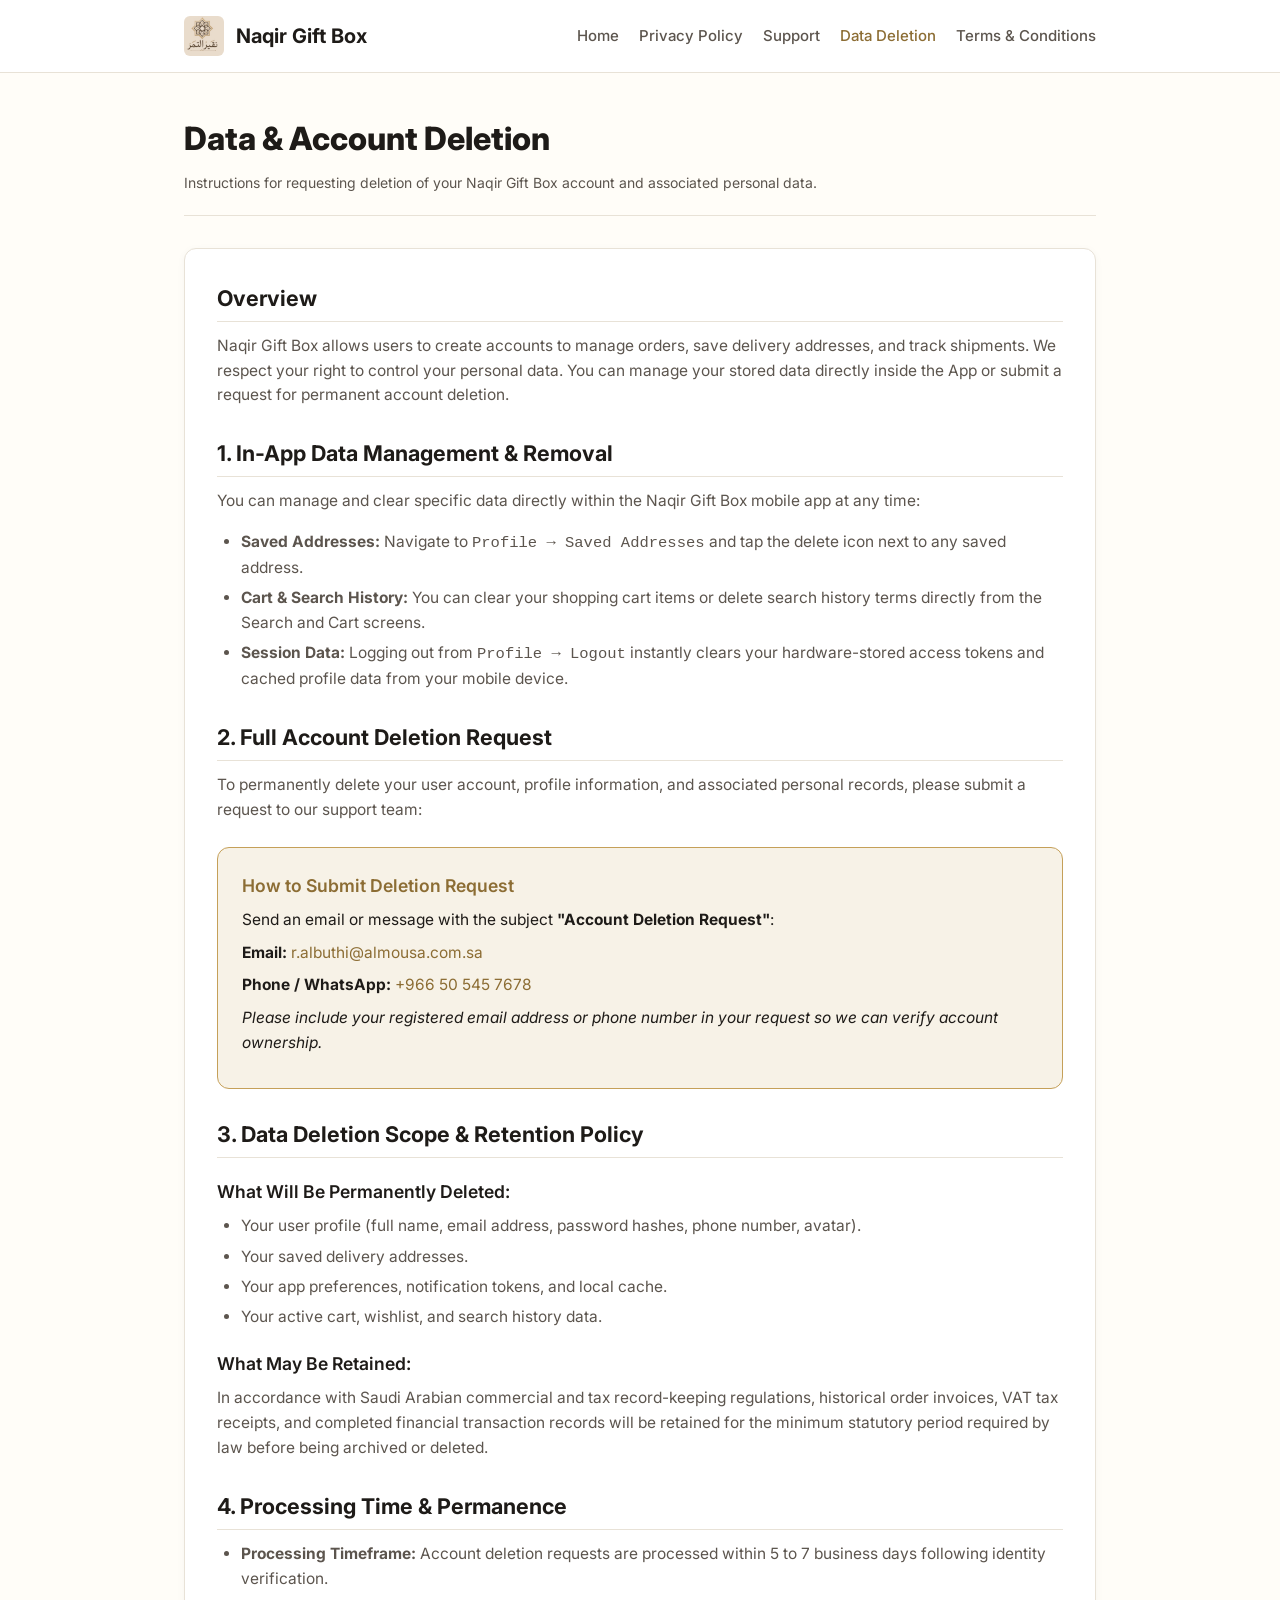
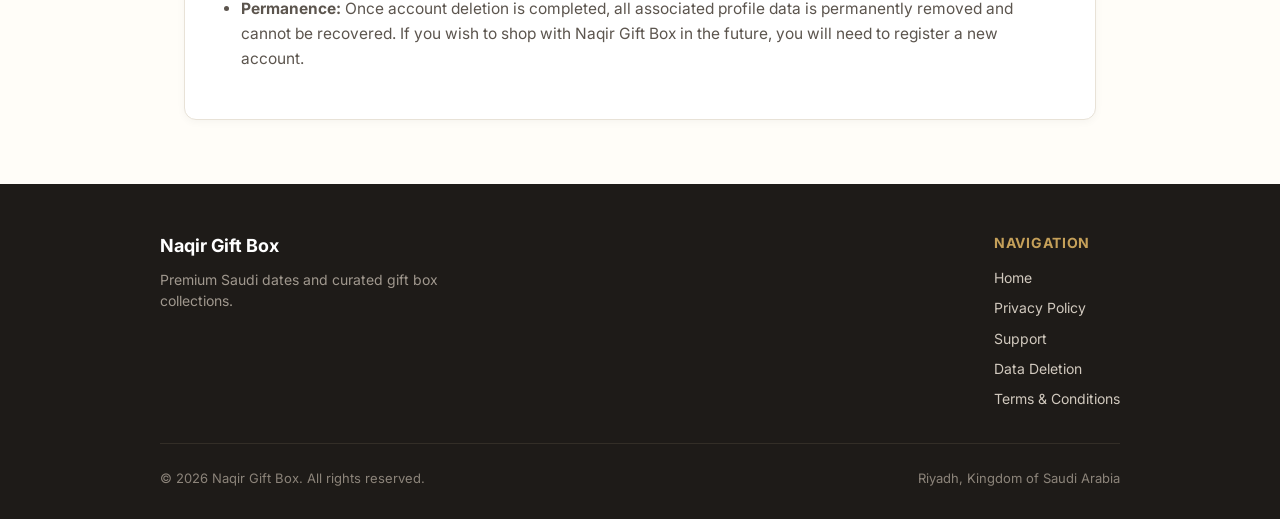
==== docs/data-deletion.html @ 9439e80a "feat(docs): add public App Store support and legal website for GitHub Pages - Add index.html, privac" ====
<!DOCTYPE html>
<html lang="en">
<head>
  <meta charset="UTF-8">
  <meta name="viewport" content="width=device-width, initial-scale=1.0">
  <title>Naqir Gift Box — Data & Account Deletion</title>
  <meta name="description" content="Request account and data deletion for the Naqir Gift Box mobile application. Learn how your data is managed and removed.">
  <link rel="icon" type="image/png" href="assets/images/logo.png">
  <link rel="preconnect" href="https://fonts.googleapis.com">
  <link rel="preconnect" href="https://fonts.gstatic.com" crossorigin>
  <link href="https://fonts.googleapis.com/css2?family=Inter:wght@400;500;600;700;800&display=swap" rel="stylesheet">
  <link rel="stylesheet" href="assets/css/style.css">
</head>
<body>

  <header class="header">
    <div class="header-container">
      <a href="index.html" class="brand">
        <img src="assets/images/logo.png" alt="Naqir Gift Box Logo" class="brand-logo">
        <span>Naqir Gift Box</span>
      </a>
      <nav>
        <ul class="nav">
          <li><a href="index.html" class="nav-link">Home</a></li>
          <li><a href="privacy-policy.html" class="nav-link">Privacy Policy</a></li>
          <li><a href="support.html" class="nav-link">Support</a></li>
          <li><a href="data-deletion.html" class="nav-link active">Data Deletion</a></li>
          <li><a href="terms.html" class="nav-link">Terms & Conditions</a></li>
        </ul>
      </nav>
    </div>
  </header>

  <main class="main">
    <div class="page-header">
      <h1 class="page-title">Data & Account Deletion</h1>
      <div class="page-meta">Instructions for requesting deletion of your Naqir Gift Box account and associated personal data.</div>
    </div>

    <div class="content-block">
      <h2>Overview</h2>
      <p>Naqir Gift Box allows users to create accounts to manage orders, save delivery addresses, and track shipments. We respect your right to control your personal data. You can manage your stored data directly inside the App or submit a request for permanent account deletion.</p>

      <h2>1. In-App Data Management & Removal</h2>
      <p>You can manage and clear specific data directly within the Naqir Gift Box mobile app at any time:</p>
      <ul>
        <li><strong>Saved Addresses:</strong> Navigate to <code>Profile &rarr; Saved Addresses</code> and tap the delete icon next to any saved address.</li>
        <li><strong>Cart & Search History:</strong> You can clear your shopping cart items or delete search history terms directly from the Search and Cart screens.</li>
        <li><strong>Session Data:</strong> Logging out from <code>Profile &rarr; Logout</code> instantly clears your hardware-stored access tokens and cached profile data from your mobile device.</li>
      </ul>

      <h2>2. Full Account Deletion Request</h2>
      <p>To permanently delete your user account, profile information, and associated personal records, please submit a request to our support team:</p>
      
      <div class="contact-card">
        <h3>How to Submit Deletion Request</h3>
        <p>Send an email or message with the subject <strong>"Account Deletion Request"</strong>:</p>
        <p><strong>Email:</strong> <a href="mailto:r.albuthi@almousa.com.sa?subject=Account%20Deletion%20Request">r.albuthi@almousa.com.sa</a></p>
        <p><strong>Phone / WhatsApp:</strong> <a href="https://wa.me/966505457678" target="_blank" rel="noopener">+966 50 545 7678</a></p>
        <p><em>Please include your registered email address or phone number in your request so we can verify account ownership.</em></p>
      </div>

      <h2>3. Data Deletion Scope & Retention Policy</h2>
      
      <h3>What Will Be Permanently Deleted:</h3>
      <ul>
        <li>Your user profile (full name, email address, password hashes, phone number, avatar).</li>
        <li>Your saved delivery addresses.</li>
        <li>Your app preferences, notification tokens, and local cache.</li>
        <li>Your active cart, wishlist, and search history data.</li>
      </ul>

      <h3>What May Be Retained:</h3>
      <p>In accordance with Saudi Arabian commercial and tax record-keeping regulations, historical order invoices, VAT tax receipts, and completed financial transaction records will be retained for the minimum statutory period required by law before being archived or deleted.</p>

      <h2>4. Processing Time & Permanence</h2>
      <ul>
        <li><strong>Processing Timeframe:</strong> Account deletion requests are processed within 5 to 7 business days following identity verification.</li>
        <li><strong>Permanence:</strong> Once account deletion is completed, all associated profile data is permanently removed and cannot be recovered. If you wish to shop with Naqir Gift Box in the future, you will need to register a new account.</li>
      </ul>
    </div>
  </main>

  <footer class="footer">
    <div class="footer-container">
      <div class="footer-top">
        <div class="footer-brand">
          <div class="footer-brand-title">Naqir Gift Box</div>
          <p class="footer-brand-desc">Premium Saudi dates and curated gift box collections.</p>
        </div>
        <div class="footer-links">
          <div class="footer-group">
            <div class="footer-group-title">Navigation</div>
            <a href="index.html">Home</a>
            <a href="privacy-policy.html">Privacy Policy</a>
            <a href="support.html">Support</a>
            <a href="data-deletion.html">Data Deletion</a>
            <a href="terms.html">Terms & Conditions</a>
          </div>
        </div>
      </div>
      <div class="footer-bottom">
        <div>&copy; 2026 Naqir Gift Box. All rights reserved.</div>
        <div>Riyadh, Kingdom of Saudi Arabia</div>
      </div>
    </div>
  </footer>

</body>
</html>
---- docs/assets/css/style.css ----
/* ==========================================================================
   Naqir Gift Box — Official Web Design System
   Brand Palette: Luxury Warm Gold (#C5A059), Rich Charcoal (#1E1B18), Off-White (#FFFDF8)
   ========================================================================== */

:root {
  --color-primary: #8C6D34;
  --color-primary-hover: #705527;
  --color-accent: #C5A059;
  --color-accent-light: #F7F2E7;
  --color-bg: #FFFDF8;
  --color-card-bg: #FFFFFF;
  --color-text-main: #1E1B18;
  --color-text-muted: #5C554E;
  --color-border: #E8E2D7;
  --color-footer-bg: #1E1B18;
  --color-footer-text: #E8E2D7;
  --max-width: 960px;
  --font-family: 'Inter', -apple-system, BlinkMacSystemFont, "Segoe UI", Roboto, Helvetica, Arial, sans-serif;
  --radius-sm: 6px;
  --radius-md: 12px;
  --radius-lg: 20px;
  --shadow-sm: 0 2px 8px rgba(30, 27, 24, 0.04);
  --shadow-md: 0 8px 24px rgba(30, 27, 24, 0.08);
}

*, *::before, *::after {
  box-sizing: border-box;
  margin: 0;
  padding: 0;
}

html {
  font-size: 16px;
  scroll-behavior: smooth;
  -webkit-text-size-adjust: 100%;
}

body {
  font-family: var(--font-family);
  background-color: var(--color-bg);
  color: var(--color-text-main);
  line-height: 1.6;
  display: flex;
  flex-direction: column;
  min-height: 100vh;
}

a {
  color: var(--color-primary);
  text-decoration: none;
  transition: color 0.2s ease;
}

a:hover, a:focus {
  color: var(--color-primary-hover);
  text-decoration: underline;
}

/* Header & Navigation */
.header {
  background-color: var(--color-card-bg);
  border-bottom: 1px solid var(--color-border);
  position: sticky;
  top: 0;
  z-index: 100;
}

.header-container {
  max-width: var(--max-width);
  margin: 0 auto;
  padding: 1rem 1.5rem;
  display: flex;
  align-items: center;
  justify-content: space-between;
  gap: 1rem;
}

.brand {
  display: flex;
  align-items: center;
  gap: 0.75rem;
  font-weight: 700;
  font-size: 1.25rem;
  color: var(--color-text-main);
  text-decoration: none;
}

.brand:hover {
  text-decoration: none;
}

.brand-logo {
  width: 40px;
  height: 40px;
  border-radius: var(--radius-sm);
  object-fit: cover;
}

.nav {
  display: flex;
  align-items: center;
  gap: 1.25rem;
  list-style: none;
  flex-wrap: wrap;
}

.nav-link {
  font-size: 0.9375rem;
  font-weight: 500;
  color: var(--color-text-muted);
}

.nav-link:hover, .nav-link.active {
  color: var(--color-primary);
  text-decoration: none;
}

/* Main Content Area */
.main {
  flex: 1;
  max-width: var(--max-width);
  width: 100%;
  margin: 0 auto;
  padding: 2.5rem 1.5rem 4rem;
}

/* Hero Section */
.hero {
  text-align: center;
  padding: 3rem 1.5rem;
  background-color: var(--color-card-bg);
  border: 1px solid var(--color-border);
  border-radius: var(--radius-lg);
  box-shadow: var(--shadow-sm);
  margin-bottom: 2.5rem;
}

.hero-logo {
  width: 96px;
  height: 96px;
  border-radius: var(--radius-md);
  margin-bottom: 1.25rem;
  box-shadow: var(--shadow-sm);
}

.hero-title {
  font-size: 2.25rem;
  font-weight: 800;
  color: var(--color-text-main);
  margin-bottom: 0.75rem;
  letter-spacing: -0.02em;
}

.hero-subtitle {
  font-size: 1.125rem;
  color: var(--color-text-muted);
  max-width: 600px;
  margin: 0 auto 1.5rem;
}

.hero-badges {
  display: flex;
  justify-content: center;
  gap: 0.75rem;
  flex-wrap: wrap;
}

.badge {
  display: inline-flex;
  align-items: center;
  padding: 0.35rem 0.85rem;
  background-color: var(--color-accent-light);
  color: var(--color-primary);
  font-size: 0.8125rem;
  font-weight: 600;
  border-radius: 50px;
}

/* Grid & Cards */
.grid {
  display: grid;
  grid-template-columns: repeat(auto-fit, minmax(280px, 1fr));
  gap: 1.5rem;
  margin-bottom: 2.5rem;
}

.card {
  background-color: var(--color-card-bg);
  border: 1px solid var(--color-border);
  border-radius: var(--radius-md);
  padding: 1.75rem;
  box-shadow: var(--shadow-sm);
  transition: transform 0.2s ease, box-shadow 0.2s ease;
  display: flex;
  flex-direction: column;
}

.card:hover {
  transform: translateY(-2px);
  box-shadow: var(--shadow-md);
}

.card-icon {
  width: 44px;
  height: 44px;
  border-radius: var(--radius-sm);
  background-color: var(--color-accent-light);
  color: var(--color-primary);
  display: flex;
  align-items: center;
  justify-content: center;
  font-size: 1.25rem;
  font-weight: 700;
  margin-bottom: 1rem;
}

.card-title {
  font-size: 1.25rem;
  font-weight: 700;
  margin-bottom: 0.5rem;
  color: var(--color-text-main);
}

.card-text {
  font-size: 0.9375rem;
  color: var(--color-text-muted);
  margin-bottom: 1.25rem;
  flex: 1;
}

.card-link {
  font-weight: 600;
  font-size: 0.9375rem;
  display: inline-flex;
  align-items: center;
  gap: 0.35rem;
}

/* Content Page / Document Layout */
.page-header {
  margin-bottom: 2rem;
  border-bottom: 1px solid var(--color-border);
  padding-bottom: 1.25rem;
}

.page-title {
  font-size: 2rem;
  font-weight: 800;
  color: var(--color-text-main);
  margin-bottom: 0.5rem;
}

.page-meta {
  font-size: 0.875rem;
  color: var(--color-text-muted);
}

.content-block {
  background-color: var(--color-card-bg);
  border: 1px solid var(--color-border);
  border-radius: var(--radius-md);
  padding: 2rem;
  box-shadow: var(--shadow-sm);
}

.content-block h2 {
  font-size: 1.35rem;
  font-weight: 700;
  color: var(--color-text-main);
  margin: 1.75rem 0 0.75rem;
  padding-bottom: 0.35rem;
  border-bottom: 1px solid var(--color-border);
}

.content-block h2:first-child {
  margin-top: 0;
}

.content-block h3 {
  font-size: 1.1rem;
  font-weight: 600;
  color: var(--color-text-main);
  margin: 1.25rem 0 0.5rem;
}

.content-block p {
  font-size: 0.96875rem;
  color: var(--color-text-muted);
  margin-bottom: 1rem;
}

.content-block ul, .content-block ol {
  margin: 0 0 1rem 1.5rem;
  color: var(--color-text-muted);
  font-size: 0.96875rem;
}

.content-block li {
  margin-bottom: 0.35rem;
}

.contact-card {
  background-color: var(--color-accent-light);
  border: 1px solid var(--color-accent);
  border-radius: var(--radius-md);
  padding: 1.5rem;
  margin: 1.5rem 0;
}

.contact-card h3 {
  color: var(--color-primary);
  margin-top: 0;
  margin-bottom: 0.5rem;
}

.contact-card p {
  color: var(--color-text-main);
  margin-bottom: 0.5rem;
}

/* Footer */
.footer {
  background-color: var(--color-footer-bg);
  color: var(--color-footer-text);
  padding: 3rem 1.5rem 2rem;
  margin-top: auto;
}

.footer-container {
  max-width: var(--max-width);
  margin: 0 auto;
  display: flex;
  flex-direction: column;
  gap: 2rem;
}

.footer-top {
  display: flex;
  justify-content: space-between;
  align-items: flex-start;
  flex-wrap: wrap;
  gap: 1.5rem;
}

.footer-brand {
  max-width: 320px;
}

.footer-brand-title {
  font-size: 1.125rem;
  font-weight: 700;
  color: #FFFFFF;
  margin-bottom: 0.5rem;
}

.footer-brand-desc {
  font-size: 0.875rem;
  color: #A0988E;
  line-height: 1.5;
}

.footer-links {
  display: flex;
  gap: 2rem;
  flex-wrap: wrap;
}

.footer-group {
  display: flex;
  flex-direction: column;
  gap: 0.5rem;
}

.footer-group-title {
  font-size: 0.875rem;
  font-weight: 700;
  color: var(--color-accent);
  text-transform: uppercase;
  letter-spacing: 0.05em;
  margin-bottom: 0.25rem;
}

.footer-group a {
  color: #D1C9BE;
  font-size: 0.875rem;
}

.footer-group a:hover {
  color: var(--color-accent);
  text-decoration: none;
}

.footer-bottom {
  border-top: 1px solid #332E27;
  padding-top: 1.5rem;
  display: flex;
  justify-content: space-between;
  align-items: center;
  flex-wrap: wrap;
  gap: 1rem;
  font-size: 0.8125rem;
  color: #8C847A;
}

/* Responsive Media Queries */
@media (max-width: 640px) {
  .header-container {
    flex-direction: column;
    align-items: flex-start;
  }
  .nav {
    gap: 0.85rem;
  }
  .hero-title {
    font-size: 1.75rem;
  }
  .hero-subtitle {
    font-size: 1rem;
  }
  .main {
    padding: 1.5rem 1rem 3rem;
  }
  .content-block {
    padding: 1.25rem;
  }
}
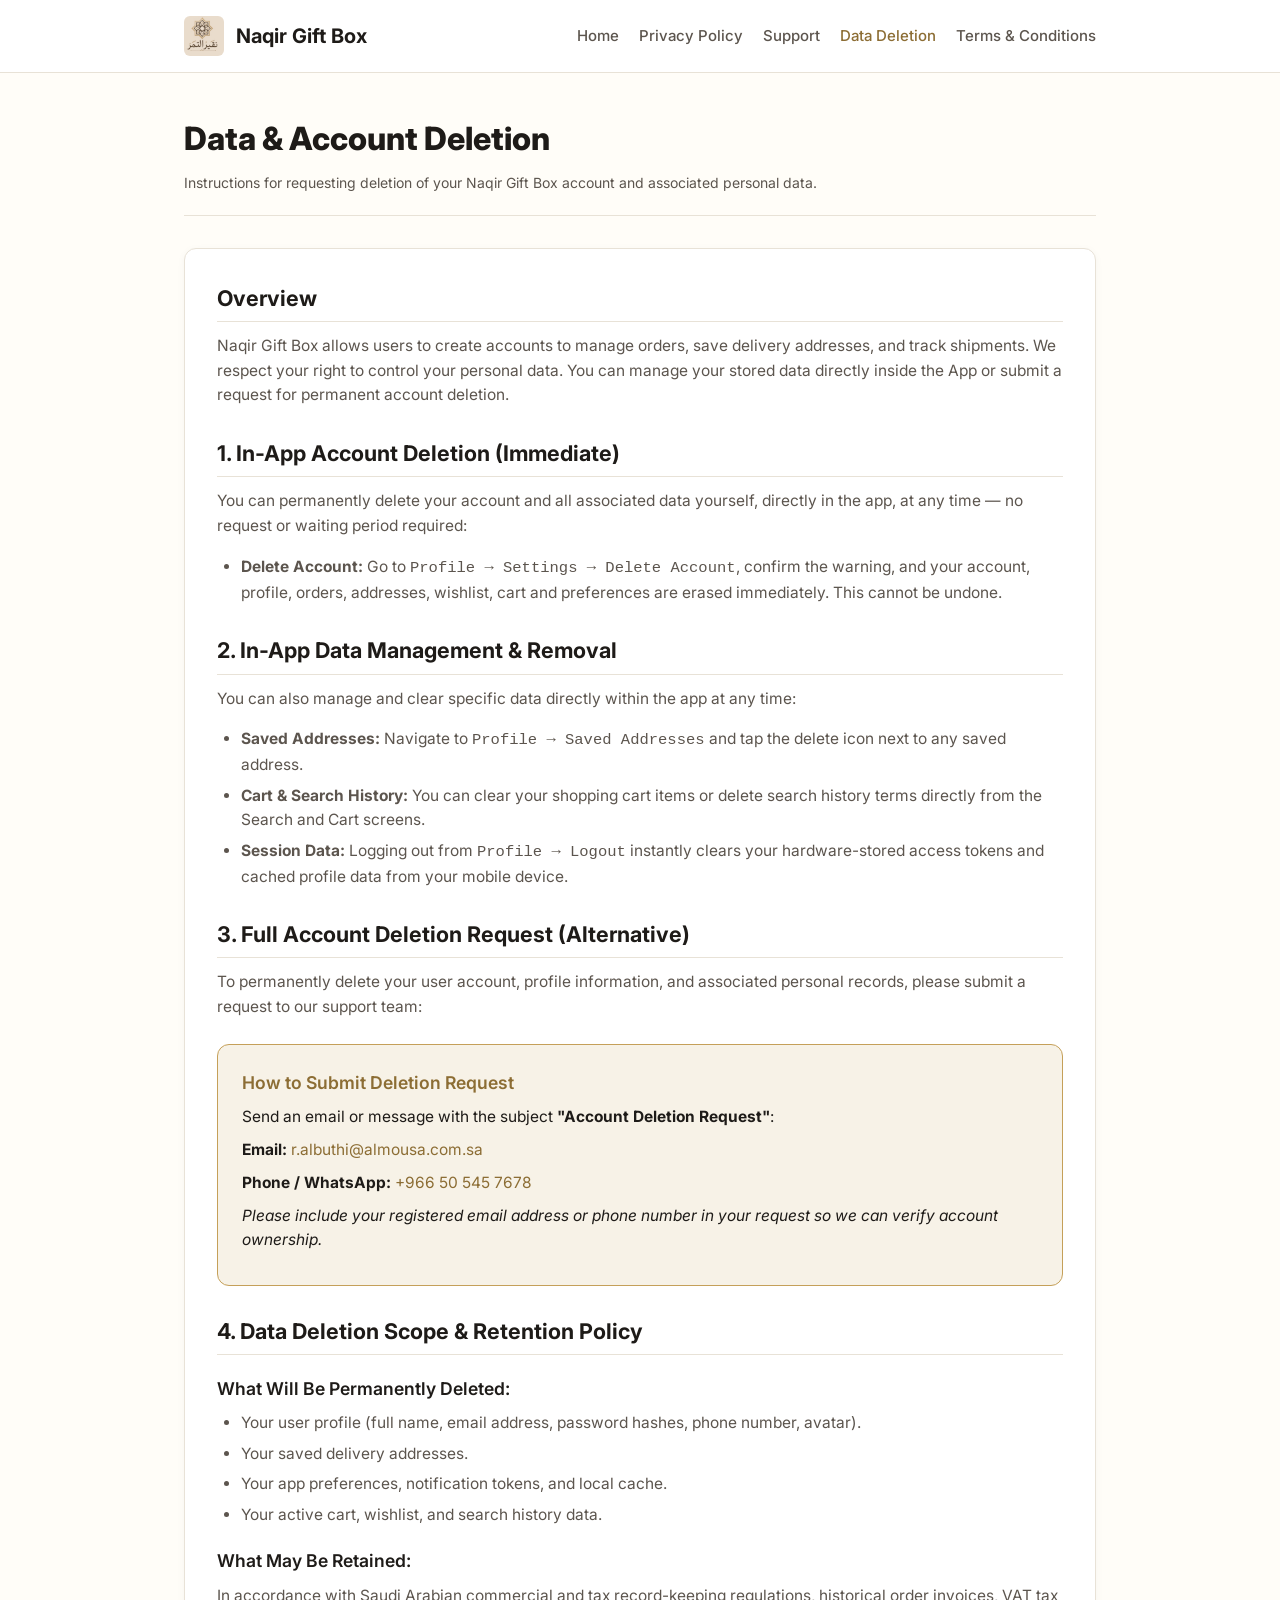
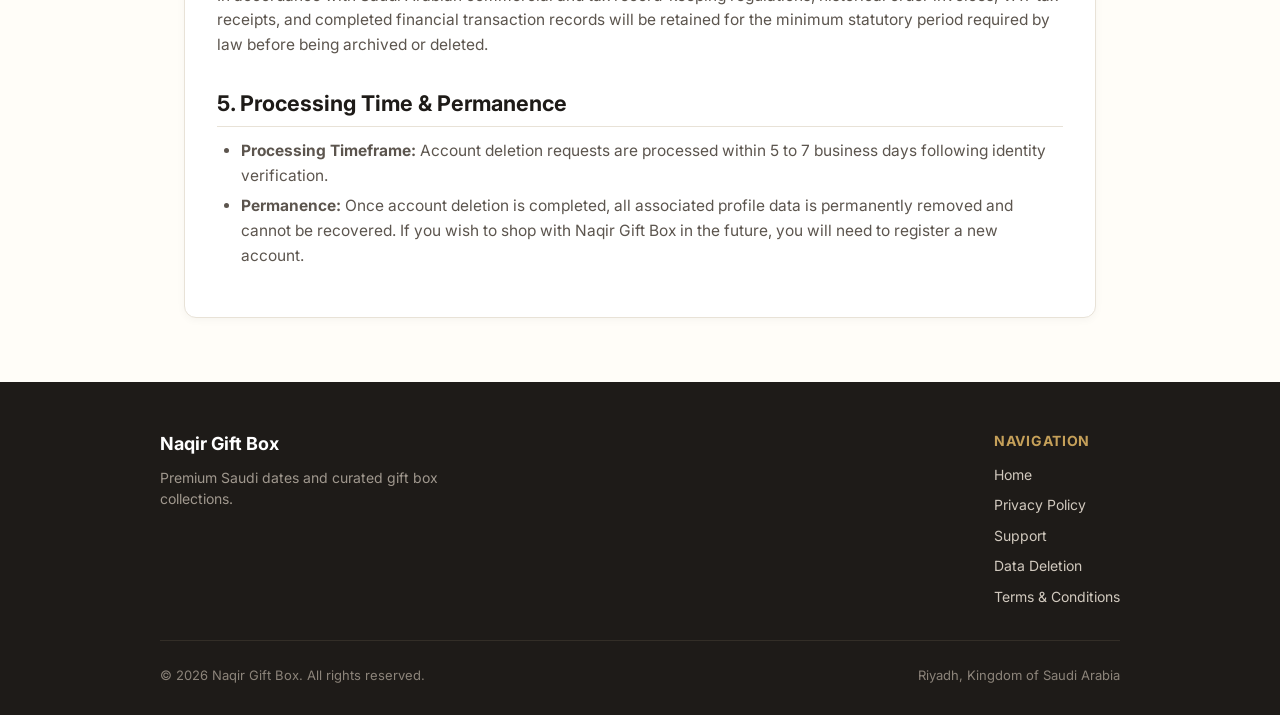
==== commit 54123152: "docs(privacy): align privacy policy + metadata with real on-device behavior Privacy audit found the " ====
--- a/docs/data-deletion.html
+++ b/docs/data-deletion.html
@@ -41,15 +41,21 @@
       <h2>Overview</h2>
       <p>Naqir Gift Box allows users to create accounts to manage orders, save delivery addresses, and track shipments. We respect your right to control your personal data. You can manage your stored data directly inside the App or submit a request for permanent account deletion.</p>
 
-      <h2>1. In-App Data Management & Removal</h2>
-      <p>You can manage and clear specific data directly within the Naqir Gift Box mobile app at any time:</p>
+      <h2>1. In-App Account Deletion (Immediate)</h2>
+      <p>You can permanently delete your account and all associated data yourself, directly in the app, at any time — no request or waiting period required:</p>
+      <ul>
+        <li><strong>Delete Account:</strong> Go to <code>Profile &rarr; Settings &rarr; Delete Account</code>, confirm the warning, and your account, profile, orders, addresses, wishlist, cart and preferences are erased immediately. This cannot be undone.</li>
+      </ul>
+
+      <h2>2. In-App Data Management & Removal</h2>
+      <p>You can also manage and clear specific data directly within the app at any time:</p>
       <ul>
         <li><strong>Saved Addresses:</strong> Navigate to <code>Profile &rarr; Saved Addresses</code> and tap the delete icon next to any saved address.</li>
         <li><strong>Cart & Search History:</strong> You can clear your shopping cart items or delete search history terms directly from the Search and Cart screens.</li>
         <li><strong>Session Data:</strong> Logging out from <code>Profile &rarr; Logout</code> instantly clears your hardware-stored access tokens and cached profile data from your mobile device.</li>
       </ul>
 
-      <h2>2. Full Account Deletion Request</h2>
+      <h2>3. Full Account Deletion Request (Alternative)</h2>
       <p>To permanently delete your user account, profile information, and associated personal records, please submit a request to our support team:</p>
       
       <div class="contact-card">
@@ -60,7 +66,7 @@
         <p><em>Please include your registered email address or phone number in your request so we can verify account ownership.</em></p>
       </div>
 
-      <h2>3. Data Deletion Scope & Retention Policy</h2>
+      <h2>4. Data Deletion Scope & Retention Policy</h2>
       
       <h3>What Will Be Permanently Deleted:</h3>
       <ul>
@@ -73,7 +79,7 @@
       <h3>What May Be Retained:</h3>
       <p>In accordance with Saudi Arabian commercial and tax record-keeping regulations, historical order invoices, VAT tax receipts, and completed financial transaction records will be retained for the minimum statutory period required by law before being archived or deleted.</p>
 
-      <h2>4. Processing Time & Permanence</h2>
+      <h2>5. Processing Time & Permanence</h2>
       <ul>
         <li><strong>Processing Timeframe:</strong> Account deletion requests are processed within 5 to 7 business days following identity verification.</li>
         <li><strong>Permanence:</strong> Once account deletion is completed, all associated profile data is permanently removed and cannot be recovered. If you wish to shop with Naqir Gift Box in the future, you will need to register a new account.</li>
